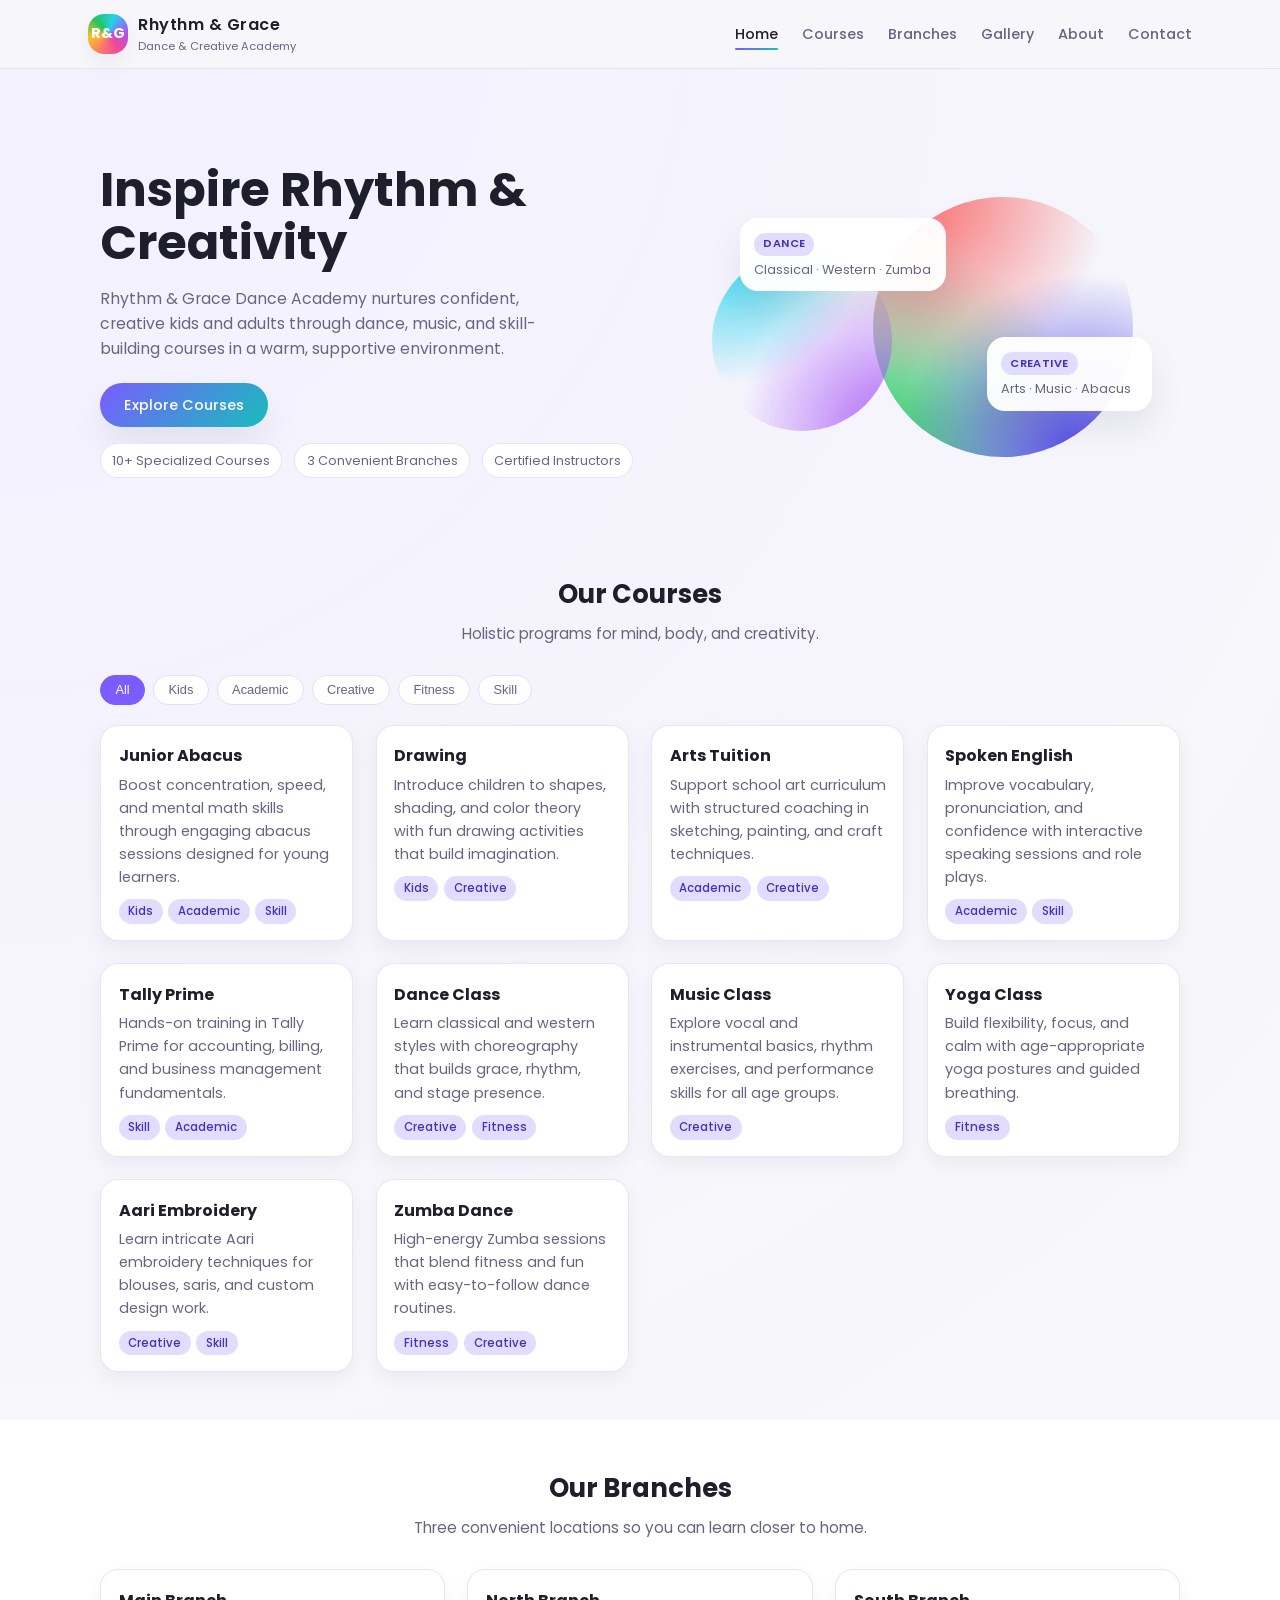
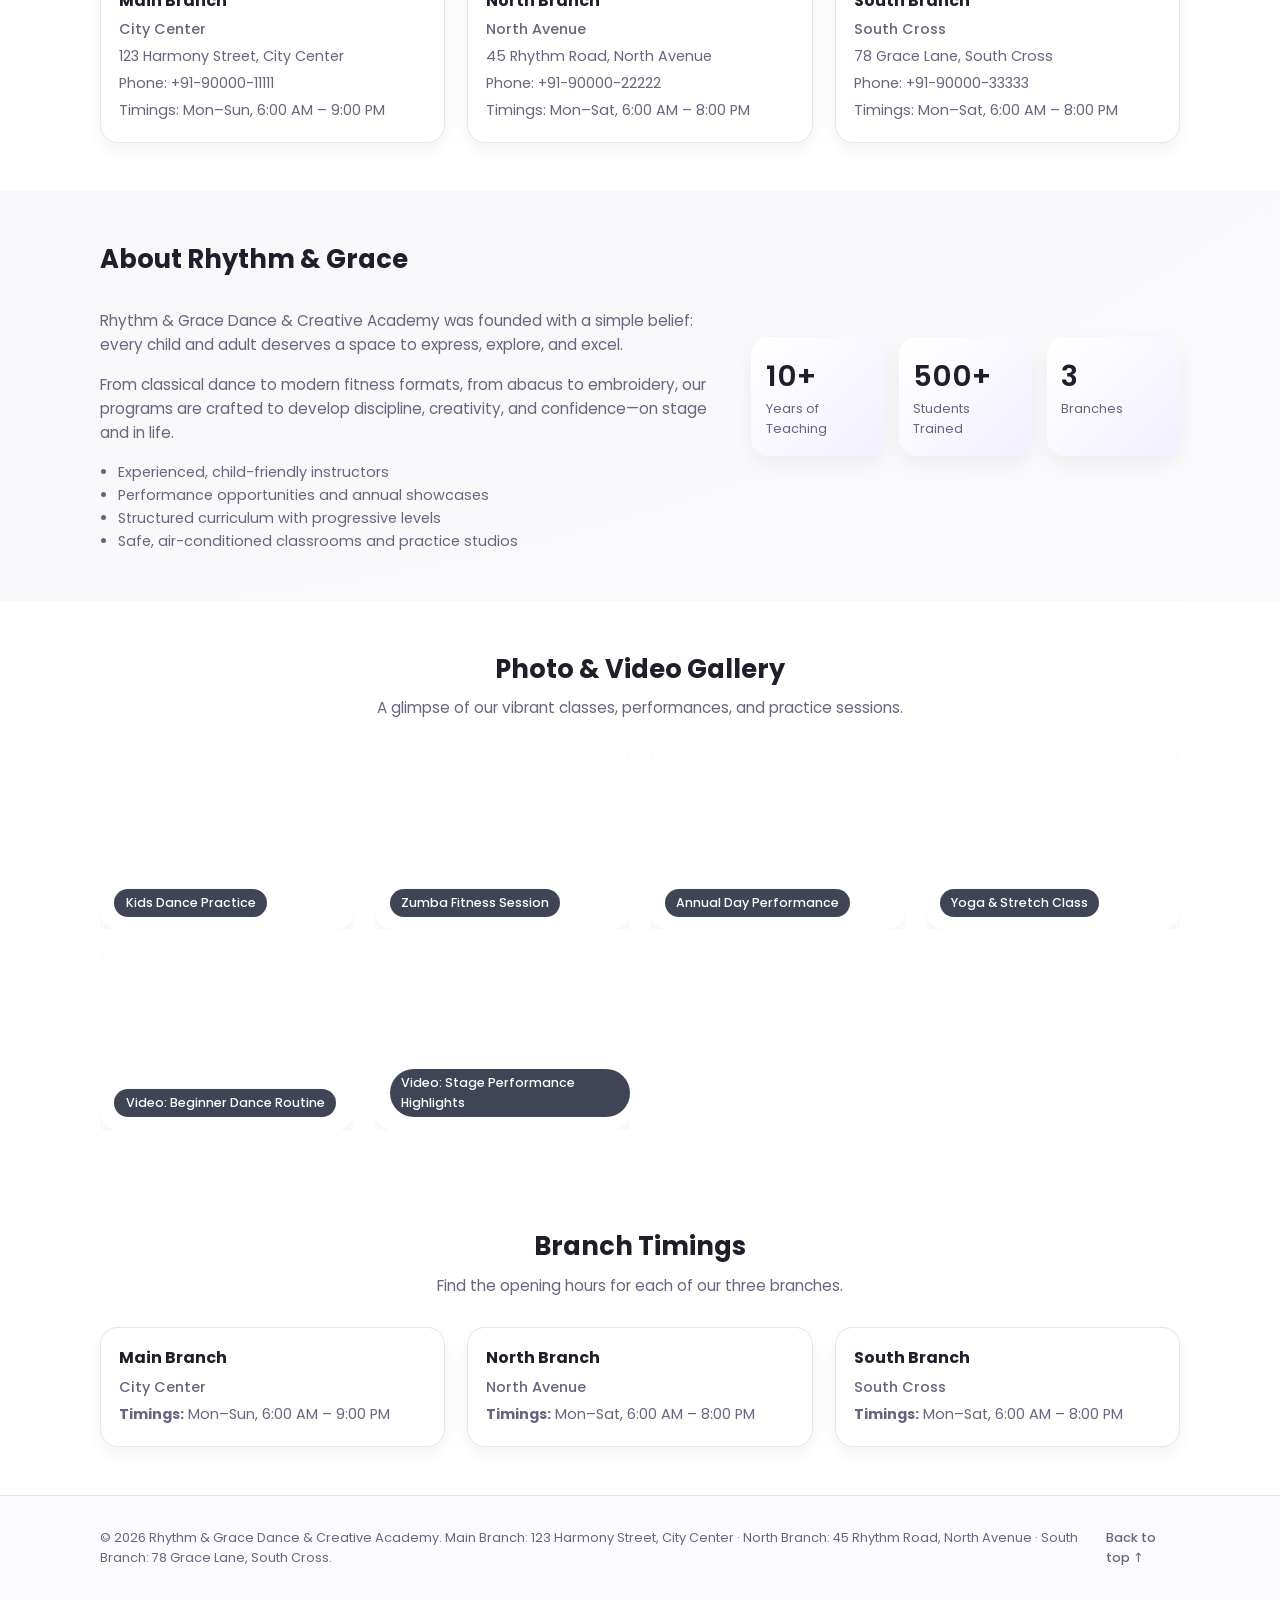
==== index.html @ 281dc113 "Add files via upload" ====
<!DOCTYPE html>
<html lang="en">

<head>
  <meta charset="UTF-8" />
  <meta name="viewport" content="width=device-width, initial-scale=1.0" />
  <title>Rhythm & Grace Dance Academy</title>
  <link rel="preconnect" href="https://fonts.googleapis.com">
  <link rel="preconnect" href="https://fonts.gstatic.com" crossorigin>
  <link
    href="https://fonts.googleapis.com/css2?family=Poppins:wght@300;400;500;600;700&family=Nunito:wght@300;400;600;700&display=swap"
    rel="stylesheet">
  <link rel="stylesheet" href="styles.css" />
</head>

<body>
  <header class="site-header" id="top">
    <div class="container header-inner">
      <div class="logo">
        <span class="logo-mark">R&G</span>
        <div class="logo-text">
          <span class="logo-title">Rhythm &amp; Grace</span>
          <span class="logo-subtitle">Dance &amp; Creative Academy</span>
        </div>
      </div>
      <nav class="main-nav">
        <button class="nav-toggle" aria-label="Toggle navigation">
          <span></span>
          <span></span>
        </button>
        <ul class="nav-links">
          <li><a href="#hero">Home</a></li>
          <li><a href="#courses">Courses</a></li>
          <li><a href="#branches">Branches</a></li>
          <li><a href="#gallery">Gallery</a></li>
          <li><a href="#about">About</a></li>
          <li><a href="#contact">Contact</a></li>
        </ul>
      </nav>
    </div>
  </header>

  <main>
    <section class="hero" id="hero">
      <div class="container hero-inner">
        <div class="hero-text">
          <h1>Inspire Rhythm &amp; Creativity</h1>
          <p>
            Rhythm &amp; Grace Dance Academy nurtures confident, creative kids and adults through
            dance, music, and skill-building courses in a warm, supportive environment.
          </p>
          <div class="hero-actions">
            <a href="#courses" class="btn primary-btn">Explore Courses</a>
          </div>
          <div class="hero-highlights">
            <span>10+ Specialized Courses</span>
            <span>3 Convenient Branches</span>
            <span>Certified Instructors</span>
          </div>
        </div>
        <div class="hero-visual">
          <div class="hero-circle hero-circle-main"></div>
          <div class="hero-circle hero-circle-secondary"></div>
          <div class="hero-card hero-card-dance">
            <span class="hero-card-label">Dance</span>
            <span class="hero-card-text">Classical · Western · Zumba</span>
          </div>
          <div class="hero-card hero-card-creative">
            <span class="hero-card-label">Creative</span>
            <span class="hero-card-text">Arts · Music · Abacus</span>
          </div>
        </div>
      </div>
    </section>

    <section class="section" id="courses">
      <div class="container">
        <header class="section-header">
          <h2>Our Courses</h2>
          <p>Holistic programs for mind, body, and creativity.</p>
        </header>

        <div class="course-filters" aria-label="Filter courses">
          <button class="filter-btn active" data-filter="all">All</button>
          <button class="filter-btn" data-filter="kids">Kids</button>
          <button class="filter-btn" data-filter="academic">Academic</button>
          <button class="filter-btn" data-filter="creative">Creative</button>
          <button class="filter-btn" data-filter="fitness">Fitness</button>
          <button class="filter-btn" data-filter="skill">Skill</button>
        </div>

        <div class="cards-grid courses-grid">
          <article class="card course-card" data-category="kids academic skill">
            <h3>Junior Abacus</h3>
            <p>Boost concentration, speed, and mental math skills through engaging abacus sessions designed for young
              learners.</p>
            <div class="tags">
              <span class="tag">Kids</span>
              <span class="tag">Academic</span>
              <span class="tag">Skill</span>
            </div>
          </article>

          <article class="card course-card" data-category="kids creative">
            <h3>Drawing</h3>
            <p>Introduce children to shapes, shading, and color theory with fun drawing activities that build
              imagination.</p>
            <div class="tags">
              <span class="tag">Kids</span>
              <span class="tag">Creative</span>
            </div>
          </article>

          <article class="card course-card" data-category="academic creative">
            <h3>Arts Tuition</h3>
            <p>Support school art curriculum with structured coaching in sketching, painting, and craft techniques.</p>
            <div class="tags">
              <span class="tag">Academic</span>
              <span class="tag">Creative</span>
            </div>
          </article>

          <article class="card course-card" data-category="academic skill">
            <h3>Spoken English</h3>
            <p>Improve vocabulary, pronunciation, and confidence with interactive speaking sessions and role plays.</p>
            <div class="tags">
              <span class="tag">Academic</span>
              <span class="tag">Skill</span>
            </div>
          </article>

          <article class="card course-card" data-category="skill academic">
            <h3>Tally Prime</h3>
            <p>Hands-on training in Tally Prime for accounting, billing, and business management fundamentals.</p>
            <div class="tags">
              <span class="tag">Skill</span>
              <span class="tag">Academic</span>
            </div>
          </article>

          <article class="card course-card" data-category="fitness creative">
            <h3>Dance Class</h3>
            <p>Learn classical and western styles with choreography that builds grace, rhythm, and stage presence.</p>
            <div class="tags">
              <span class="tag">Creative</span>
              <span class="tag">Fitness</span>
            </div>
          </article>

          <article class="card course-card" data-category="creative">
            <h3>Music Class</h3>
            <p>Explore vocal and instrumental basics, rhythm exercises, and performance skills for all age groups.</p>
            <div class="tags">
              <span class="tag">Creative</span>
            </div>
          </article>

          <article class="card course-card" data-category="fitness">
            <h3>Yoga Class</h3>
            <p>Build flexibility, focus, and calm with age-appropriate yoga postures and guided breathing.</p>
            <div class="tags">
              <span class="tag">Fitness</span>
            </div>
          </article>

          <article class="card course-card" data-category="creative skill">
            <h3>Aari Embroidery</h3>
            <p>Learn intricate Aari embroidery techniques for blouses, saris, and custom design work.</p>
            <div class="tags">
              <span class="tag">Creative</span>
              <span class="tag">Skill</span>
            </div>
          </article>

          <article class="card course-card" data-category="fitness creative">
            <h3>Zumba Dance</h3>
            <p>High-energy Zumba sessions that blend fitness and fun with easy-to-follow dance routines.</p>
            <div class="tags">
              <span class="tag">Fitness</span>
              <span class="tag">Creative</span>
            </div>
          </article>
        </div>
      </div>
    </section>

    <section class="section section-alt" id="branches">
      <div class="container">
        <header class="section-header">
          <h2>Our Branches</h2>
          <p>Three convenient locations so you can learn closer to home.</p>
        </header>

        <div class="cards-grid branches-grid">
          <article class="card branch-card">
            <h3>Main Branch</h3>
            <p class="branch-area">City Center</p>
            <p class="branch-detail">123 Harmony Street, City Center</p>
            <p class="branch-detail">Phone: +91-90000-11111</p>
            <p class="branch-detail">Timings: Mon–Sun, 6:00 AM – 9:00 PM</p>
          </article>

          <article class="card branch-card">
            <h3>North Branch</h3>
            <p class="branch-area">North Avenue</p>
            <p class="branch-detail">45 Rhythm Road, North Avenue</p>
            <p class="branch-detail">Phone: +91-90000-22222</p>
            <p class="branch-detail">Timings: Mon–Sat, 6:00 AM – 8:00 PM</p>
          </article>

          <article class="card branch-card">
            <h3>South Branch</h3>
            <p class="branch-area">South Cross</p>
            <p class="branch-detail">78 Grace Lane, South Cross</p>
            <p class="branch-detail">Phone: +91-90000-33333</p>
            <p class="branch-detail">Timings: Mon–Sat, 6:00 AM – 8:00 PM</p>
          </article>
        </div>
      </div>
    </section>

    <section class="section" id="about">
      <div class="container about-grid">
        <div class="about-text">
          <header class="section-header align-left">
            <h2>About Rhythm &amp; Grace</h2>
          </header>
          <p>
            Rhythm &amp; Grace Dance &amp; Creative Academy was founded with a simple belief: every child and adult
            deserves a space to express, explore, and excel.
          </p>
          <p>
            From classical dance to modern fitness formats, from abacus to embroidery, our programs are crafted to
            develop discipline, creativity, and confidence—on stage and in life.
          </p>
          <ul class="about-list">
            <li>Experienced, child-friendly instructors</li>
            <li>Performance opportunities and annual showcases</li>
            <li>Structured curriculum with progressive levels</li>
            <li>Safe, air-conditioned classrooms and practice studios</li>
          </ul>
        </div>
        <div class="about-highlights">
          <div class="highlight-card">
            <span class="highlight-number">10+</span>
            <span class="highlight-label">Years of Teaching</span>
          </div>
          <div class="highlight-card">
            <span class="highlight-number">500+</span>
            <span class="highlight-label">Students Trained</span>
          </div>
          <div class="highlight-card">
            <span class="highlight-number">3</span>
            <span class="highlight-label">Branches</span>
          </div>
        </div>
      </div>
    </section>

    <section class="section section-alt" id="gallery">
      <div class="container">
        <header class="section-header">
          <h2>Photo &amp; Video Gallery</h2>
          <p>A glimpse of our vibrant classes, performances, and practice sessions.</p>
        </header>
        <div class="gallery-grid">
          <div class="gallery-item">
            <div class="gallery-thumb photo1"></div>
            <span class="gallery-label">Kids Dance Practice</span>
          </div>
          <div class="gallery-item">
            <div class="gallery-thumb photo2"></div>
            <span class="gallery-label">Zumba Fitness Session</span>
          </div>
          <div class="gallery-item">
            <div class="gallery-thumb photo3"></div>
            <span class="gallery-label">Annual Day Performance</span>
          </div>
          <div class="gallery-item">
            <div class="gallery-thumb photo4"></div>
            <span class="gallery-label">Yoga &amp; Stretch Class</span>
          </div>
          <div class="gallery-item">
            <div class="gallery-thumb video1"></div>
            <span class="gallery-label">Video: Beginner Dance Routine</span>
          </div>
          <div class="gallery-item">
            <div class="gallery-thumb video2"></div>
            <span class="gallery-label">Video: Stage Performance Highlights</span>
          </div>
        </div>
      </div>
    </section>

    <section class="section section-alt" id="contact">
      <div class="container">
        <header class="section-header">
          <h2>Branch Timings</h2>
          <p>Find the opening hours for each of our three branches.</p>
        </header>
        <div class="cards-grid branches-grid">
          <article class="card branch-card">
            <h3>Main Branch</h3>
            <p class="branch-area">City Center</p>
            <p class="branch-detail"><strong>Timings:</strong> Mon–Sun, 6:00 AM – 9:00 PM</p>
          </article>
          <article class="card branch-card">
            <h3>North Branch</h3>
            <p class="branch-area">North Avenue</p>
            <p class="branch-detail"><strong>Timings:</strong> Mon–Sat, 6:00 AM – 8:00 PM</p>
          </article>
          <article class="card branch-card">
            <h3>South Branch</h3>
            <p class="branch-area">South Cross</p>
            <p class="branch-detail"><strong>Timings:</strong> Mon–Sat, 6:00 AM – 8:00 PM</p>
          </article>
        </div>
      </div>
    </section>
  </main>

  <footer class="site-footer">
    <div class="container footer-inner">
      <p>&copy; <span id="year"></span> Rhythm &amp; Grace Dance &amp; Creative Academy. Main Branch: 123 Harmony Street,
        City Center · North Branch: 45 Rhythm Road, North Avenue · South Branch: 78 Grace Lane, South Cross.</p>
      <a href="#top" class="back-to-top">Back to top ↑</a>
    </div>
  </footer>

  <script src="script.js"></script>
</body>

</html>
---- styles.css ----
:root {
  --bg: #f7f7fb;
  --bg-alt: #ffffff;
  --text: #1f1f2b;
  --muted: #666680;
  --accent: #7a5cff;
  --accent-soft: #e1ddff;
  --accent-secondary: #17bebb;
  --border-subtle: #e2e2f0;
  --danger: #e64b4b;
  --radius-lg: 18px;
  --radius-md: 12px;
  --radius-sm: 999px;
  --shadow-soft: 0 18px 35px rgba(15, 23, 42, 0.08);
  --shadow-subtle: 0 8px 20px rgba(15, 23, 42, 0.05);
  --container-width: 1120px;
}

*,
*::before,
*::after {
  box-sizing: border-box;
}

html,
body {
  margin: 0;
  padding: 0;
}

body {
  font-family: "Poppins", "Nunito", system-ui, -apple-system, BlinkMacSystemFont, "Segoe UI", sans-serif;
  background: radial-gradient(circle at top left, #f2f0ff 0, #f7f7fb 45%, #fdfdfd 100%);
  color: var(--text);
  line-height: 1.6;
}

img {
  max-width: 100%;
  display: block;
}

a {
  color: inherit;
  text-decoration: none;
}

.container {
  width: 100%;
  max-width: var(--container-width);
  margin: 0 auto;
  padding: 0 1.25rem;
}

.site-header {
  position: sticky;
  top: 0;
  z-index: 20;
  background: rgba(247, 247, 251, 0.9);
  backdrop-filter: blur(16px);
  border-bottom: 1px solid rgba(226, 226, 240, 0.8);
}

.header-inner {
  display: flex;
  align-items: center;
  justify-content: space-between;
  padding: 0.75rem 0.5rem;
}

.logo {
  display: flex;
  align-items: center;
  gap: 0.65rem;
}

.logo-mark {
  width: 40px;
  height: 40px;
  border-radius: 40%;
  background: conic-gradient(from 200deg, #f97373, #fbbf24, #22c55e, #22d3ee, #a855f7, #ec4899, #f97373);
  display: flex;
  align-items: center;
  justify-content: center;
  font-weight: 700;
  color: #ffffff;
  font-size: 0.9rem;
  box-shadow: var(--shadow-subtle);
}

.logo-text {
  display: flex;
  flex-direction: column;
}

.logo-title {
  font-weight: 600;
  letter-spacing: 0.03em;
  font-size: 1rem;
}

.logo-subtitle {
  font-size: 0.7rem;
  color: var(--muted);
}

.main-nav {
  display: flex;
  align-items: center;
  gap: 1rem;
}

.nav-links {
  list-style: none;
  display: flex;
  align-items: center;
  gap: 1.5rem;
  margin: 0;
  padding: 0;
}

.nav-links a {
  font-size: 0.9rem;
  font-weight: 500;
  color: var(--muted);
  position: relative;
  padding-bottom: 0.1rem;
}

.nav-links a::after {
  content: "";
  position: absolute;
  left: 0;
  bottom: -0.25rem;
  width: 0;
  height: 2px;
  background: linear-gradient(90deg, var(--accent), var(--accent-secondary));
  border-radius: 999px;
  transition: width 0.2s ease;
}

.nav-links a:hover::after,
.nav-links a.active::after {
  width: 100%;
}

.nav-links a:hover,
.nav-links a.active {
  color: var(--text);
}

.nav-toggle {
  display: none;
  flex-direction: column;
  gap: 5px;
  background: none;
  border: none;
  padding: 0;
  cursor: pointer;
}

.nav-toggle span {
  width: 22px;
  height: 2px;
  border-radius: 999px;
  background: var(--text);
}

.hero {
  padding: 3.5rem 0 3rem;
}

.hero-inner {
  display: grid;
  grid-template-columns: 1.1fr 0.9fr;
  gap: 2.5rem;
  align-items: center;
}

.hero-text h1 {
  font-size: clamp(2.2rem, 3vw + 1rem, 3rem);
  line-height: 1.1;
  margin-bottom: 0.75rem;
}

.hero-text p {
  color: var(--muted);
  font-size: 0.98rem;
  max-width: 30rem;
}

.hero-actions {
  display: flex;
  flex-wrap: wrap;
  gap: 0.75rem;
  margin: 1.4rem 0 1rem;
}

.btn {
  display: inline-flex;
  align-items: center;
  justify-content: center;
  padding: 0.65rem 1.5rem;
  border-radius: var(--radius-sm);
  border: none;
  font-size: 0.9rem;
  font-weight: 500;
  cursor: pointer;
  transition: transform 0.12s ease, box-shadow 0.12s ease, background 0.15s ease, color 0.15s ease;
}

.btn.primary-btn {
  background: linear-gradient(135deg, var(--accent), var(--accent-secondary));
  color: #ffffff;
  box-shadow: var(--shadow-soft);
}

.btn.primary-btn:hover {
  transform: translateY(-1px);
  box-shadow: 0 22px 40px rgba(15, 23, 42, 0.18);
}

.btn.ghost-btn {
  background: rgba(255, 255, 255, 0.7);
  color: var(--text);
  border: 1px solid var(--border-subtle);
}

.btn.ghost-btn:hover {
  background: #ffffff;
}

.btn.full-width {
  width: 100%;
}

.hero-highlights {
  display: flex;
  flex-wrap: wrap;
  gap: 0.75rem;
  font-size: 0.8rem;
  color: var(--muted);
}

.hero-highlights span {
  padding: 0.4rem 0.7rem;
  border-radius: var(--radius-sm);
  background: #ffffff;
  border: 1px solid rgba(226, 226, 240, 0.8);
}

.hero-visual {
  position: relative;
  min-height: 260px;
}

.hero-circle {
  position: absolute;
  border-radius: 50%;
  filter: blur(0);
}

.hero-circle-main {
  width: 260px;
  height: 260px;
  right: 10%;
  top: 10%;
  background: radial-gradient(circle at 20% 0, #f97373, transparent 55%), radial-gradient(circle at 80% 100%, #4f46e5, transparent 55%), radial-gradient(circle at 0 100%, #22c55e, transparent 60%);
}

.hero-circle-secondary {
  width: 180px;
  height: 180px;
  left: 0;
  bottom: 0;
  background: radial-gradient(circle at 10% 0, #22d3ee, transparent 55%), radial-gradient(circle at 100% 100%, #a855f7, transparent 60%);
  opacity: 0.9;
}

.hero-card {
  position: absolute;
  background: rgba(255, 255, 255, 0.96);
  border-radius: var(--radius-lg);
  padding: 0.7rem 0.9rem;
  min-width: 165px;
  box-shadow: var(--shadow-soft);
}

.hero-card-dance {
  top: 18%;
  left: 6%;
}

.hero-card-creative {
  bottom: 8%;
  right: 6%;
}

.hero-card-label {
  display: inline-block;
  padding: 0.15rem 0.55rem;
  border-radius: var(--radius-sm);
  font-size: 0.7rem;
  font-weight: 600;
  letter-spacing: 0.04em;
  text-transform: uppercase;
  background: var(--accent-soft);
  color: #4630b8;
  margin-bottom: 0.25rem;
}

.hero-card-text {
  display: block;
  font-size: 0.8rem;
  color: var(--muted);
}

.section {
  padding: 3rem 0;
}

.section-alt {
  background: var(--bg-alt);
}

.section-header {
  text-align: center;
  margin-bottom: 1.8rem;
}

.section-header.align-left {
  text-align: left;
}

.section-header h2 {
  font-size: 1.6rem;
  margin: 0 0 0.4rem;
}

.section-header p {
  margin: 0;
  color: var(--muted);
  font-size: 0.95rem;
}

.cards-grid {
  display: grid;
  gap: 1.4rem;
}

.courses-grid {
  grid-template-columns: repeat(auto-fit, minmax(240px, 1fr));
}

.branches-grid {
  grid-template-columns: repeat(auto-fit, minmax(250px, 1fr));
}

.card {
  background: #ffffff;
  border-radius: var(--radius-lg);
  padding: 1.1rem 1.1rem 1rem;
  box-shadow: var(--shadow-subtle);
  border: 1px solid rgba(226, 226, 240, 0.8);
  transition: transform 0.12s ease, box-shadow 0.12s ease, border-color 0.12s ease;
}

.card:hover {
  transform: translateY(-2px);
  box-shadow: var(--shadow-soft);
  border-color: #d4d4f0;
}

.course-card h3,
.branch-card h3 {
  margin-top: 0;
  margin-bottom: 0.3rem;
  font-size: 1rem;
}

.course-card p,
.branch-card p {
  margin: 0.25rem 0;
  font-size: 0.9rem;
  color: var(--muted);
}

.tags {
  display: flex;
  flex-wrap: wrap;
  gap: 0.35rem;
  margin-top: 0.65rem;
}

.tag {
  font-size: 0.72rem;
  padding: 0.2rem 0.6rem;
  border-radius: var(--radius-sm);
  background: var(--accent-soft);
  color: #4630b8;
  font-weight: 500;
}

.course-filters {
  display: flex;
  flex-wrap: wrap;
  gap: 0.5rem;
  margin-bottom: 1.25rem;
}

.filter-btn {
  border-radius: var(--radius-sm);
  padding: 0.4rem 0.9rem;
  border: 1px solid var(--border-subtle);
  background: rgba(255, 255, 255, 0.9);
  font-size: 0.8rem;
  color: var(--muted);
  cursor: pointer;
  transition: background 0.15s ease, color 0.15s ease, border-color 0.15s ease, transform 0.1s ease;
}

.filter-btn:hover {
  transform: translateY(-1px);
}

.filter-btn.active {
  background: var(--accent);
  border-color: var(--accent);
  color: #ffffff;
}

.course-card.hidden {
  display: none;
}

.branch-area {
  font-weight: 500;
  color: var(--text);
}

.branch-detail {
  font-size: 0.86rem;
}

.about-grid {
  display: grid;
  grid-template-columns: minmax(0, 1.3fr) minmax(0, 0.9fr);
  gap: 2rem;
  align-items: center;
}

.about-text p {
  color: var(--muted);
  font-size: 0.95rem;
}

.about-list {
  padding-left: 1.1rem;
  margin: 0.75rem 0 0;
  color: var(--muted);
  font-size: 0.9rem;
}

.about-highlights {
  display: grid;
  grid-template-columns: repeat(auto-fit, minmax(120px, 1fr));
  gap: 0.9rem;
}

.highlight-card {
  background: linear-gradient(135deg, #ffffff, #f2f0ff);
  border-radius: var(--radius-lg);
  padding: 1rem 0.9rem;
  text-align: left;
  box-shadow: var(--shadow-subtle);
}

.highlight-number {
  display: block;
  font-size: 1.8rem;
  font-weight: 600;
}

.highlight-label {
  display: block;
  font-size: 0.8rem;
  color: var(--muted);
}

.contact-grid {
  display: grid;
  grid-template-columns: minmax(0, 1.1fr) minmax(0, 1.1fr);
  gap: 2rem;
  align-items: flex-start;
}

/* Gallery */
.gallery-grid {
  display: grid;
  grid-template-columns: repeat(auto-fit, minmax(220px, 1fr));
  gap: 1.3rem;
}

.gallery-item {
  position: relative;
  overflow: hidden;
}

.gallery-thumb {
  height: 180px;
  border-radius: var(--radius-lg);
  background-size: cover;
  background-position: center;
  box-shadow: var(--shadow-subtle);
  transform: scale(1);
  transition: transform 0.2s ease, box-shadow 0.2s ease;
}

.gallery-item:hover .gallery-thumb {
  transform: scale(1.03);
  box-shadow: var(--shadow-soft);
}

.gallery-label {
  position: absolute;
  left: 0.9rem;
  bottom: 0.8rem;
  padding: 0.25rem 0.7rem;
  border-radius: var(--radius-sm);
  background: rgba(15, 23, 42, 0.8);
  color: #ffffff;
  font-size: 0.78rem;
  font-weight: 500;
}

.gallery-thumb.photo1 {
  background-image: url("https://images.pexels.com/photos/861808/pexels-photo-861808.jpeg?auto=compress&cs=tinysrgb&w=800");
}

.gallery-thumb.photo2 {
  background-image: url("https://images.pexels.com/photos/3820424/pexels-photo-3820424.jpeg?auto=compress&cs=tinysrgb&w=800");
}

.gallery-thumb.photo3 {
  background-image: url("https://images.pexels.com/photos/3321793/pexels-photo-3321793.jpeg?auto=compress&cs=tinysrgb&w=800");
}

.gallery-thumb.photo4 {
  background-image: url("https://images.pexels.com/photos/3823063/pexels-photo-3823063.jpeg?auto=compress&cs=tinysrgb&w=800");
}

.gallery-thumb.video1 {
  background-image: url("https://images.pexels.com/photos/8961061/pexels-photo-8961061.jpeg?auto=compress&cs=tinysrgb&w=800");
}

.gallery-thumb.video2 {
  background-image: url("https://images.pexels.com/photos/6898859/pexels-photo-6898859.jpeg?auto=compress&cs=tinysrgb&w=800");
}

.contact-details p {
  margin: 0.25rem 0;
  font-size: 0.9rem;
  color: var(--muted);
}

.contact-form-wrapper {
  background: #ffffff;
  border-radius: var(--radius-lg);
  padding: 1.4rem 1.4rem 1.3rem;
  box-shadow: var(--shadow-soft);
  border: 1px solid rgba(226, 226, 240, 0.9);
}

form {
  margin: 0;
}

.form-row {
  display: grid;
  grid-template-columns: repeat(2, minmax(0, 1fr));
  gap: 0.9rem;
  margin-bottom: 0.9rem;
}

.form-row:last-of-type {
  margin-bottom: 1.1rem;
}

.form-field {
  display: flex;
  flex-direction: column;
  gap: 0.35rem;
}

.form-field label {
  font-size: 0.8rem;
  font-weight: 500;
}

input,
select,
textarea {
  border-radius: 12px;
  border: 1px solid var(--border-subtle);
  padding: 0.55rem 0.7rem;
  font-family: inherit;
  font-size: 0.9rem;
  background: #fbfbff;
  transition: border-color 0.15s ease, box-shadow 0.15s ease, background 0.15s ease;
}

textarea {
  resize: vertical;
  min-height: 100px;
}

input:focus,
select:focus,
textarea:focus {
  outline: none;
  border-color: var(--accent);
  background: #ffffff;
  box-shadow: 0 0 0 1px rgba(122, 92, 255, 0.3);
}

.field-error {
  min-height: 0.9rem;
  font-size: 0.75rem;
  color: var(--danger);
}

.form-success {
  margin-top: 0.6rem;
  font-size: 0.85rem;
  color: #15803d;
}

.site-footer {
  border-top: 1px solid rgba(226, 226, 240, 0.9);
  padding: 1.2rem 0 1.4rem;
  background: #fbfbff;
}

.footer-inner {
  display: flex;
  align-items: center;
  justify-content: space-between;
  gap: 1rem;
  font-size: 0.8rem;
  color: var(--muted);
}

.back-to-top {
  font-weight: 500;
}

.back-to-top:hover {
  color: var(--accent);
}

@media (max-width: 900px) {
  .hero-inner {
    grid-template-columns: 1fr;
  }

  .hero-visual {
    order: -1;
    min-height: 240px;
  }

  .about-grid {
    grid-template-columns: 1fr;
  }

  .contact-grid {
    grid-template-columns: 1fr;
  }
}

@media (max-width: 768px) {
  .header-inner {
    padding-inline: 0.75rem;
  }

  .nav-toggle {
    display: flex;
  }

  .nav-links {
    position: absolute;
    top: 58px;
    right: 12px;
    flex-direction: column;
    align-items: flex-start;
    background: rgba(255, 255, 255, 0.98);
    padding: 0.7rem 0.9rem;
    border-radius: var(--radius-lg);
    box-shadow: var(--shadow-soft);
    border: 1px solid rgba(226, 226, 240, 0.9);
    opacity: 0;
    visibility: hidden;
    transform: translateY(-5px);
    transition: opacity 0.18s ease, transform 0.18s ease, visibility 0.18s ease;
  }

  .nav-links.open {
    opacity: 1;
    visibility: visible;
    transform: translateY(0);
  }

  .hero {
    padding-top: 2.3rem;
  }

  .hero-text h1 {
    font-size: 2.1rem;
  }

  .form-row {
    grid-template-columns: 1fr;
  }
}

@media (max-width: 520px) {
  .hero-visual {
    min-height: 210px;
  }

  .hero-card-dance {
    top: 12%;
  }

  .hero-card-creative {
    bottom: 6%;
  }

  .cards-grid {
    gap: 1rem;
  }

  .contact-form-wrapper {
    padding: 1.1rem 1rem 1rem;
  }

  .section {
    padding: 2.3rem 0;
  }

  .footer-inner {
    flex-direction: column;
    align-items: flex-start;
  }
}
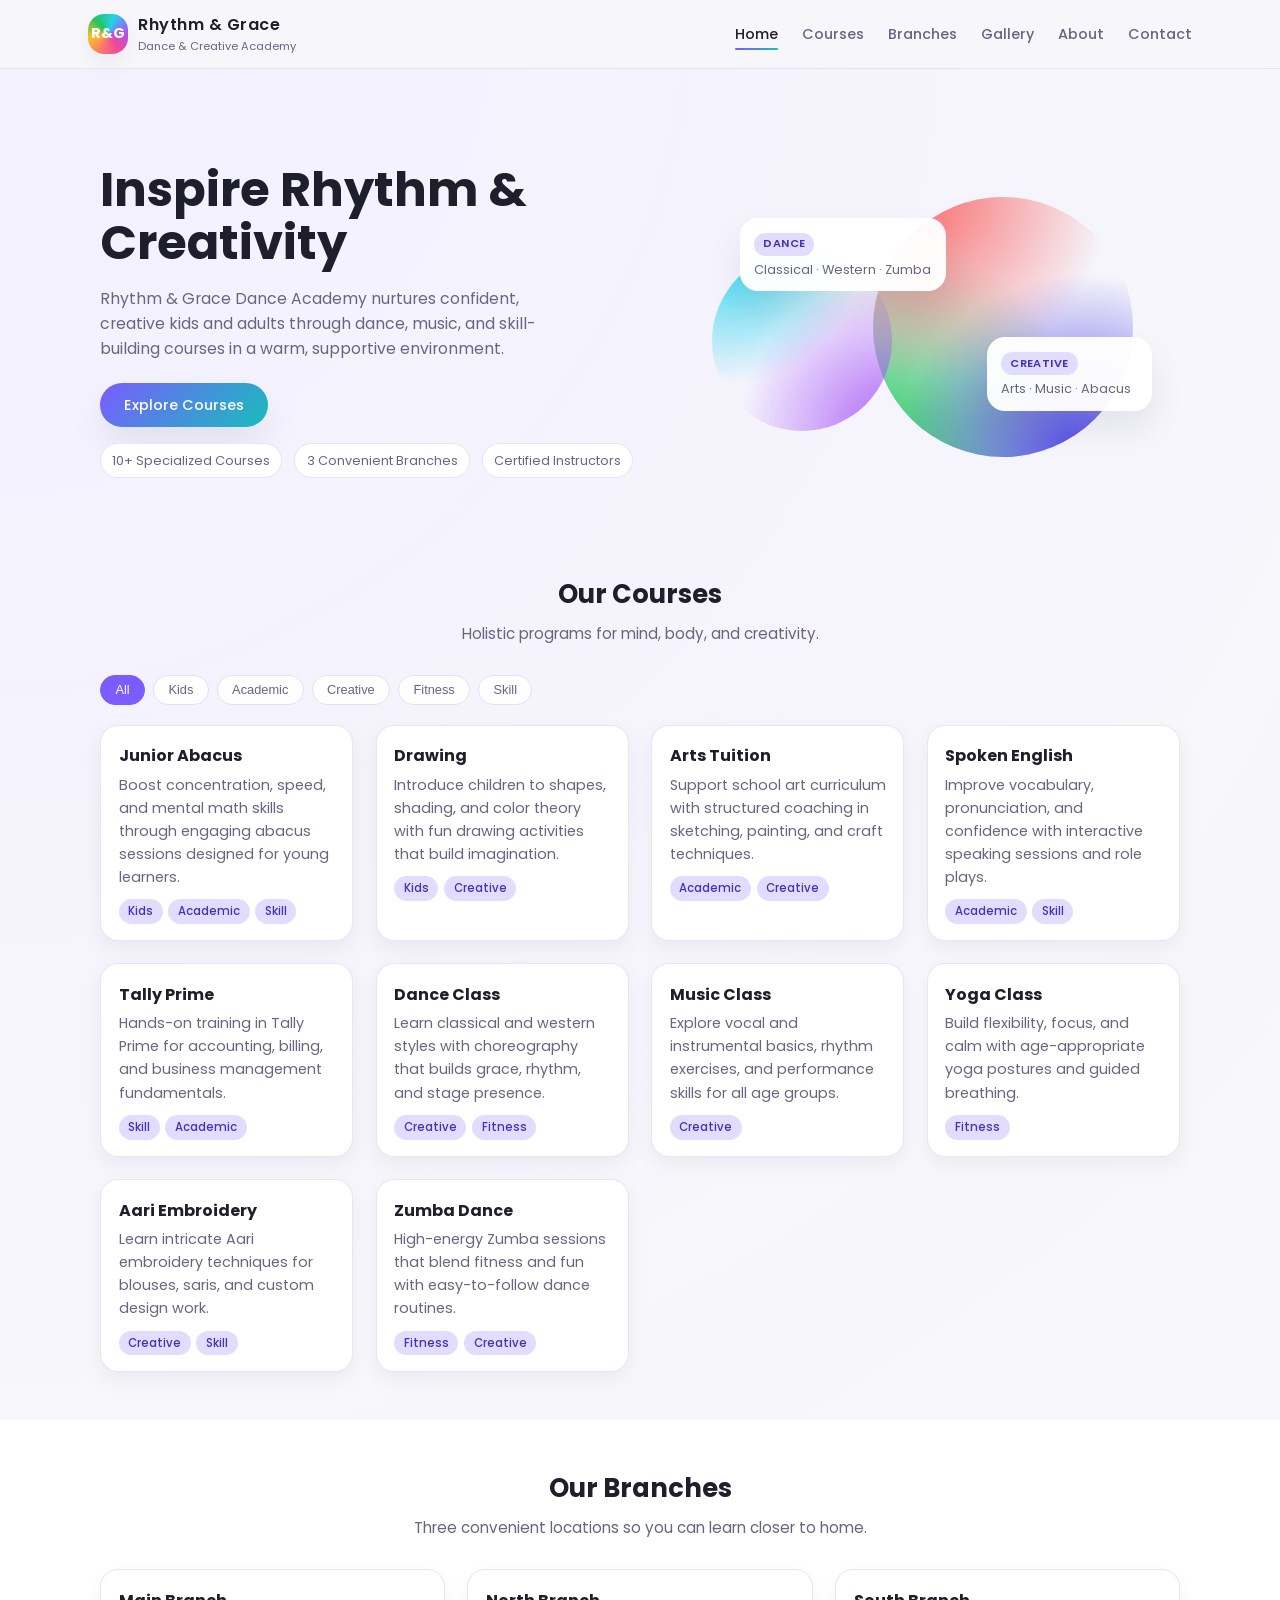
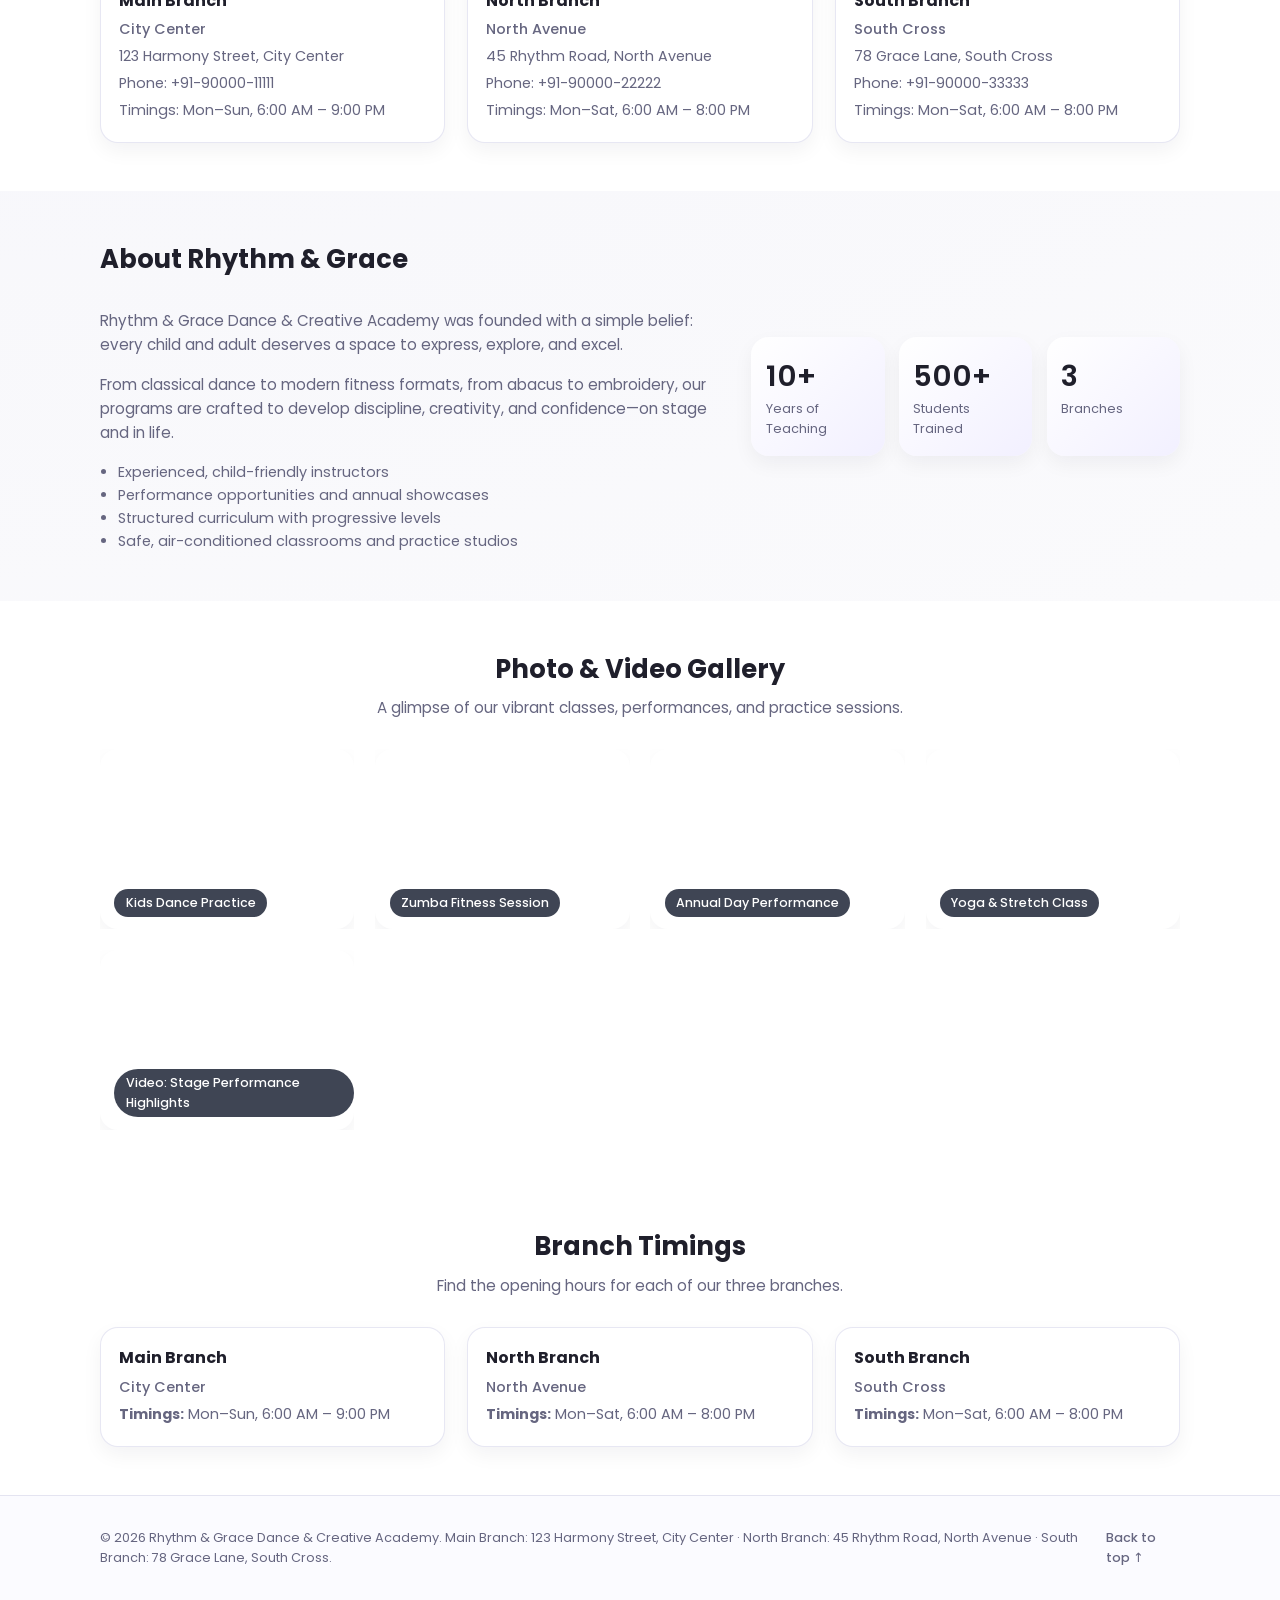
==== commit aa9cbcf9: "Update index.html" ====
--- a/index.html
+++ b/index.html
@@ -281,10 +281,6 @@
             <span class="gallery-label">Yoga &amp; Stretch Class</span>
           </div>
           <div class="gallery-item">
-            <div class="gallery-thumb video1"></div>
-            <span class="gallery-label">Video: Beginner Dance Routine</span>
-          </div>
-          <div class="gallery-item">
             <div class="gallery-thumb video2"></div>
             <span class="gallery-label">Video: Stage Performance Highlights</span>
           </div>
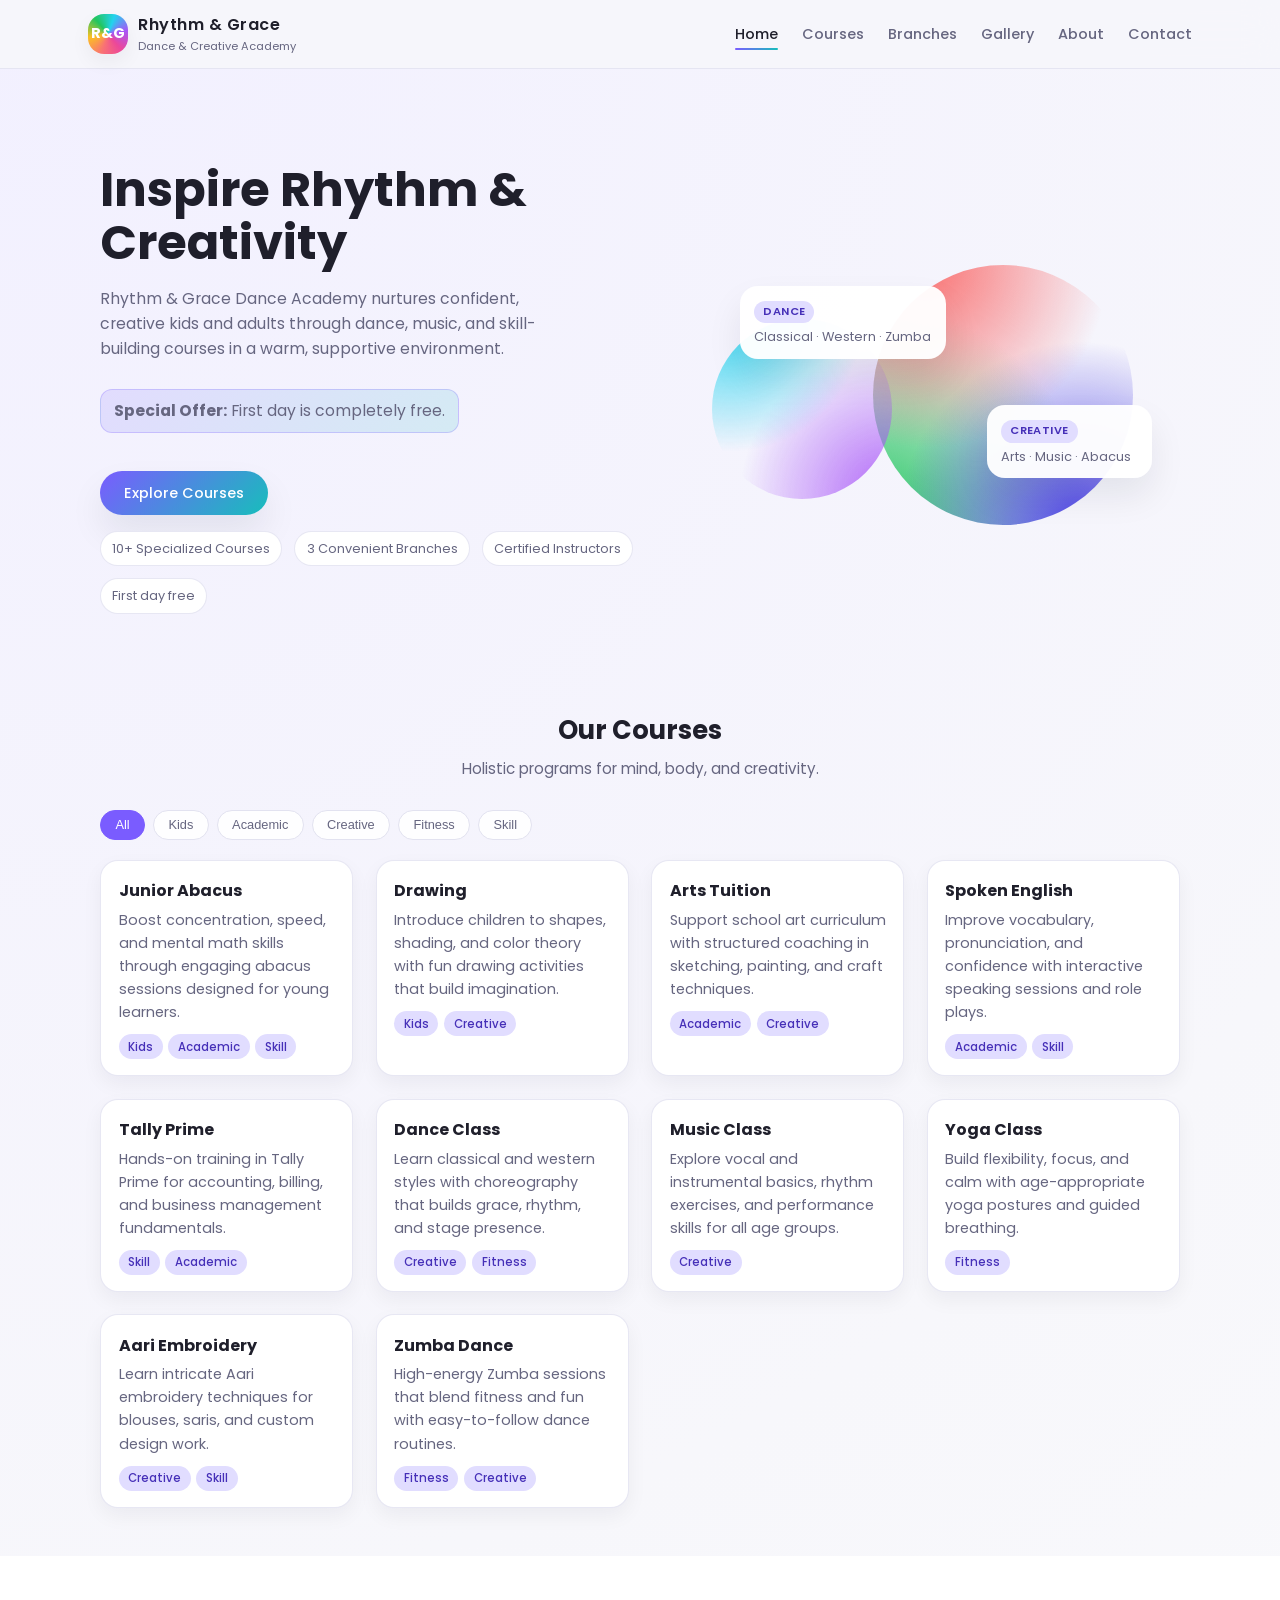
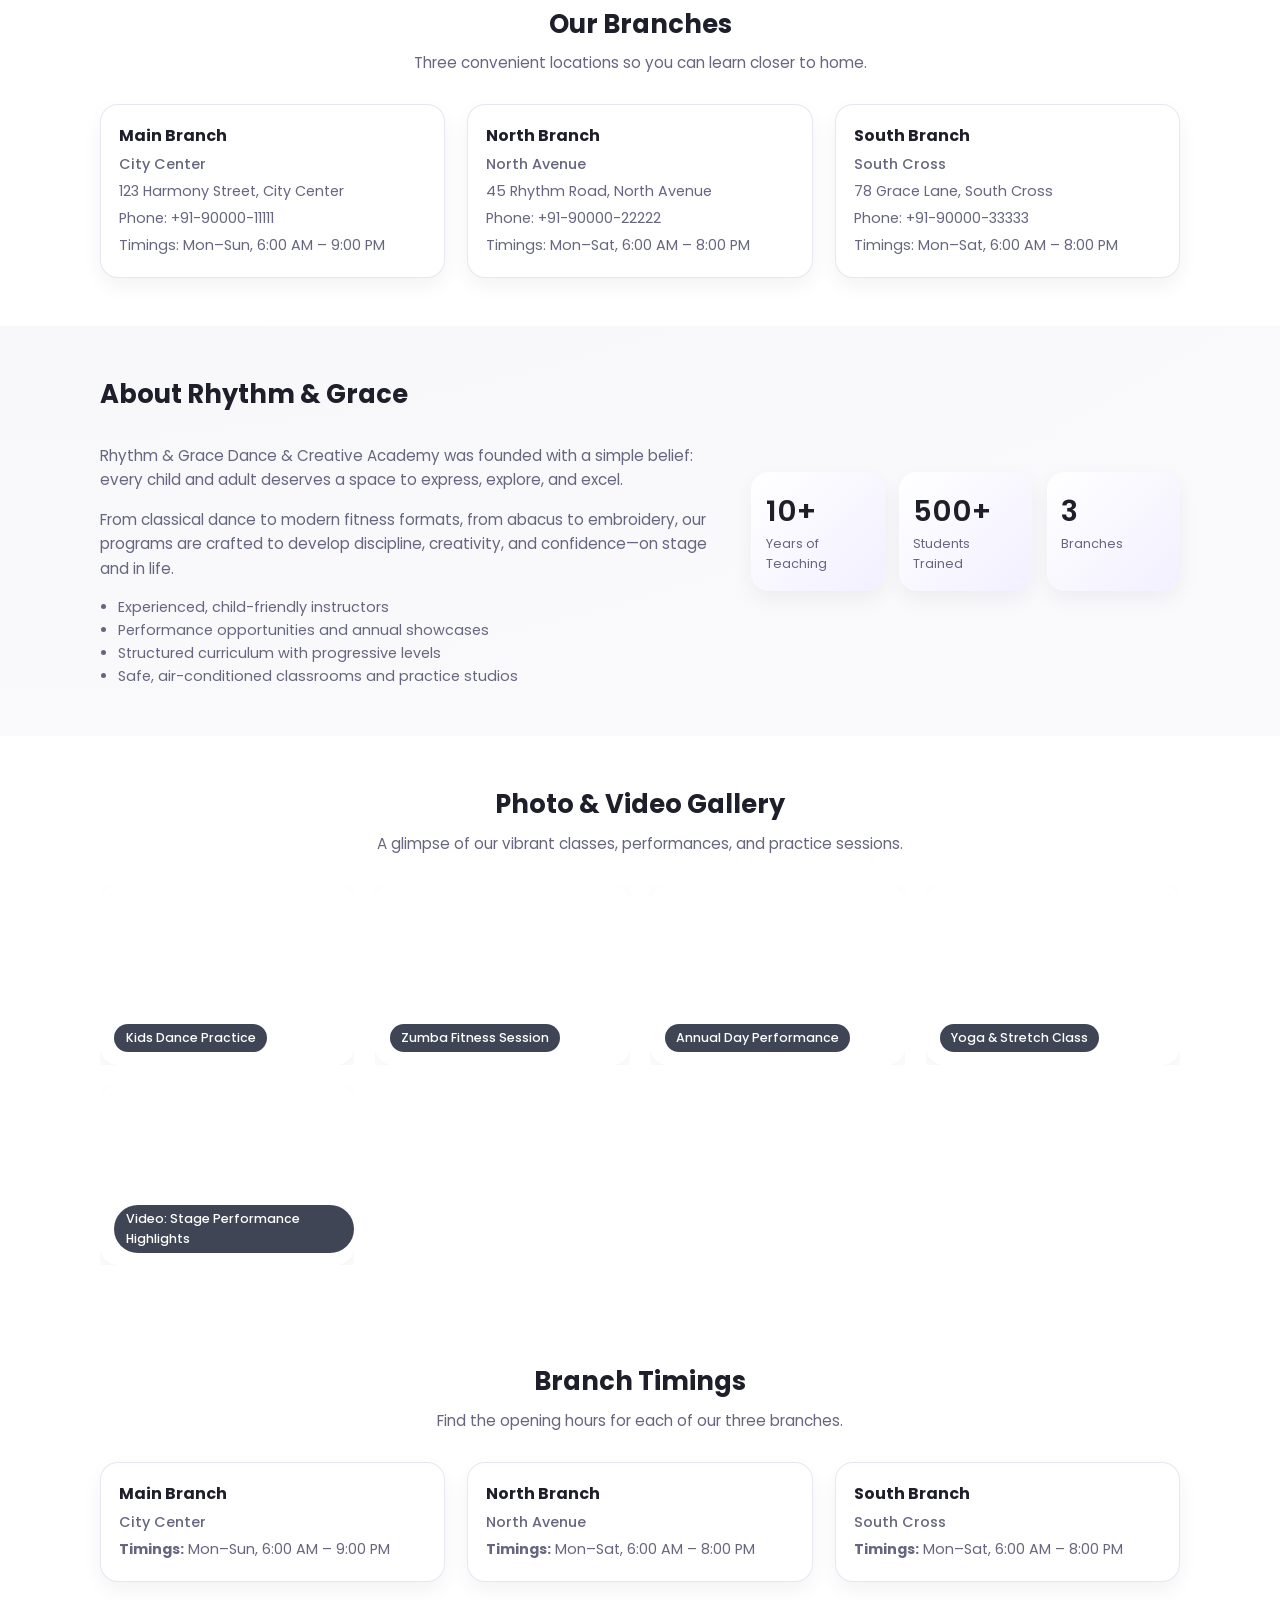
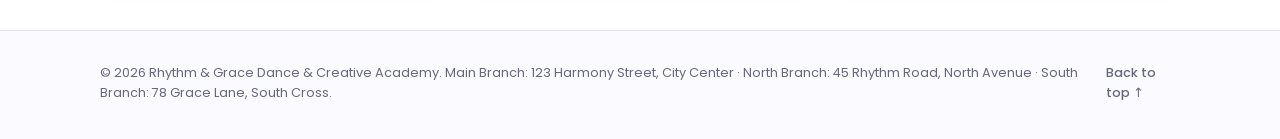
==== commit 1cbe82dd: "Add files via upload" ====
--- a/index.html
+++ b/index.html
@@ -49,6 +49,7 @@
             Rhythm &amp; Grace Dance Academy nurtures confident, creative kids and adults through
             dance, music, and skill-building courses in a warm, supportive environment.
           </p>
+          <p class="hero-offer"><strong>Special Offer:</strong> First day is completely free.</p>
           <div class="hero-actions">
             <a href="#courses" class="btn primary-btn">Explore Courses</a>
           </div>
@@ -56,6 +57,7 @@
             <span>10+ Specialized Courses</span>
             <span>3 Convenient Branches</span>
             <span>Certified Instructors</span>
+            <span>First day free</span>
           </div>
         </div>
         <div class="hero-visual">
--- a/styles.css
+++ b/styles.css
@@ -189,6 +189,16 @@
   max-width: 30rem;
 }
 
+.hero-offer {
+  margin-top: 0.75rem;
+  padding: 0.55rem 0.8rem;
+  border-radius: var(--radius-md);
+  display: inline-block;
+  background: linear-gradient(135deg, rgba(122, 92, 255, 0.14), rgba(23, 190, 187, 0.14));
+  border: 1px solid rgba(122, 92, 255, 0.25);
+  color: var(--text);
+}
+
 .hero-actions {
   display: flex;
   flex-wrap: wrap;
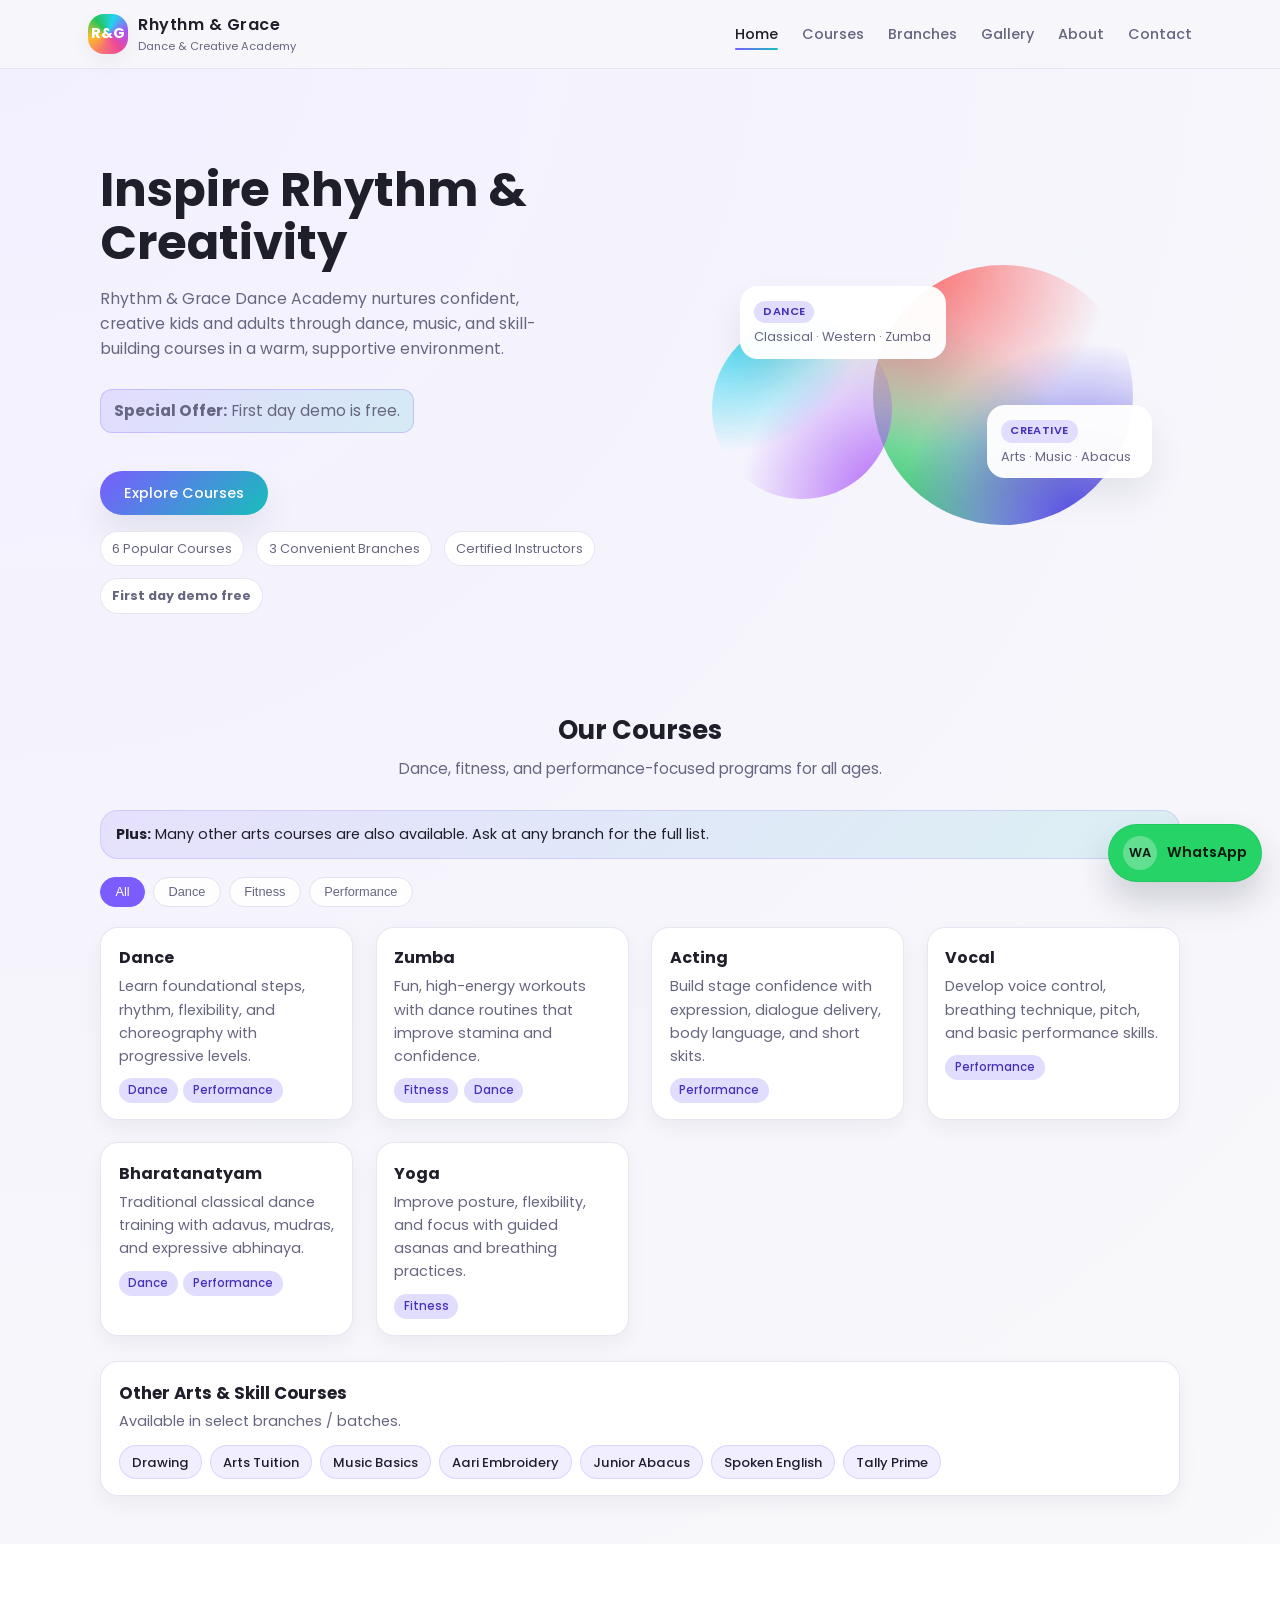
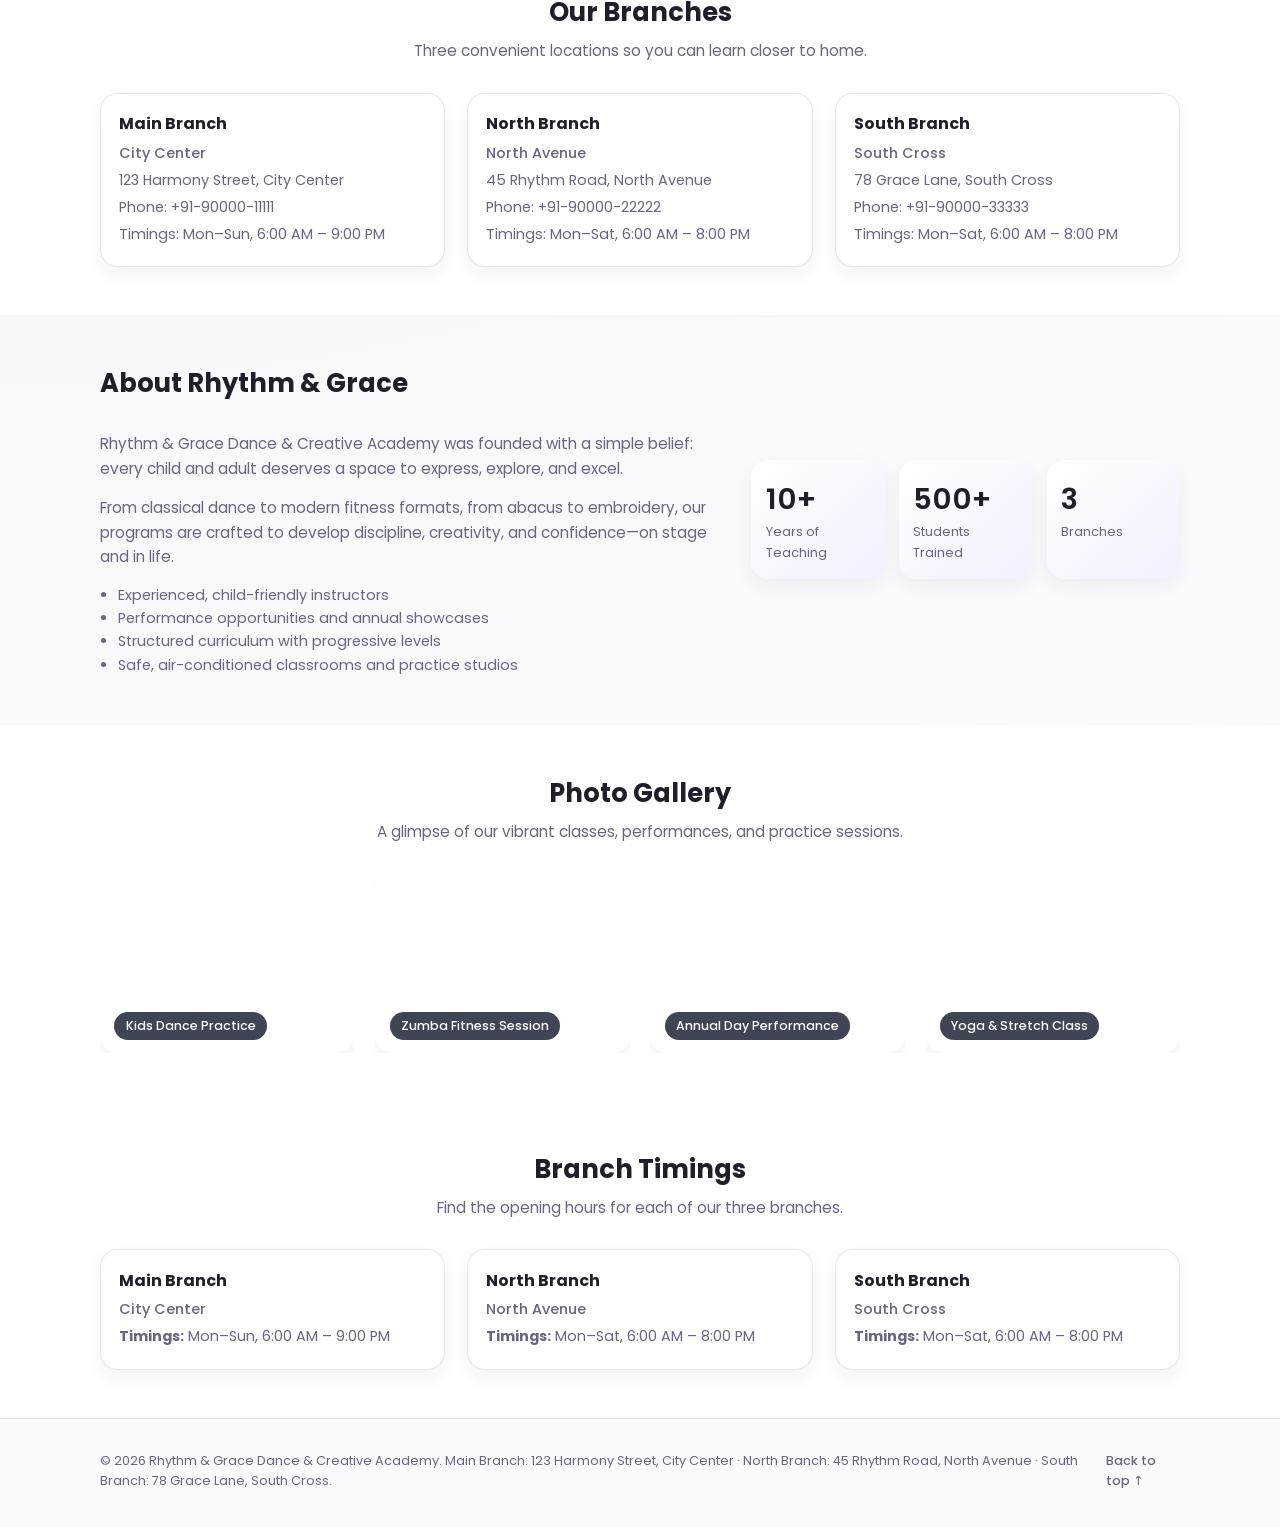
==== commit e1a1de9b: "Add files via upload" ====
--- a/index.html
+++ b/index.html
@@ -49,15 +49,15 @@
             Rhythm &amp; Grace Dance Academy nurtures confident, creative kids and adults through
             dance, music, and skill-building courses in a warm, supportive environment.
           </p>
-          <p class="hero-offer"><strong>Special Offer:</strong> First day is completely free.</p>
+          <p class="hero-offer"><strong>Special Offer:</strong> First day demo is free.</p>
           <div class="hero-actions">
             <a href="#courses" class="btn primary-btn">Explore Courses</a>
           </div>
           <div class="hero-highlights">
-            <span>10+ Specialized Courses</span>
+            <span>6 Popular Courses</span>
             <span>3 Convenient Branches</span>
             <span>Certified Instructors</span>
-            <span>First day free</span>
+            <span><strong>First day demo free</strong></span>
           </div>
         </div>
         <div class="hero-visual">
@@ -79,109 +79,85 @@
       <div class="container">
         <header class="section-header">
           <h2>Our Courses</h2>
-          <p>Holistic programs for mind, body, and creativity.</p>
+          <p>Dance, fitness, and performance-focused programs for all ages.</p>
         </header>
+
+        <div class="info-banner" role="note" aria-label="Additional courses note">
+          <strong>Plus:</strong> Many other arts courses are also available. Ask at any branch for the full list.
+        </div>
 
         <div class="course-filters" aria-label="Filter courses">
           <button class="filter-btn active" data-filter="all">All</button>
-          <button class="filter-btn" data-filter="kids">Kids</button>
-          <button class="filter-btn" data-filter="academic">Academic</button>
-          <button class="filter-btn" data-filter="creative">Creative</button>
+          <button class="filter-btn" data-filter="dance">Dance</button>
           <button class="filter-btn" data-filter="fitness">Fitness</button>
-          <button class="filter-btn" data-filter="skill">Skill</button>
+          <button class="filter-btn" data-filter="performance">Performance</button>
         </div>
 
         <div class="cards-grid courses-grid">
-          <article class="card course-card" data-category="kids academic skill">
-            <h3>Junior Abacus</h3>
-            <p>Boost concentration, speed, and mental math skills through engaging abacus sessions designed for young
-              learners.</p>
-            <div class="tags">
-              <span class="tag">Kids</span>
-              <span class="tag">Academic</span>
-              <span class="tag">Skill</span>
-            </div>
-          </article>
-
-          <article class="card course-card" data-category="kids creative">
-            <h3>Drawing</h3>
-            <p>Introduce children to shapes, shading, and color theory with fun drawing activities that build
-              imagination.</p>
-            <div class="tags">
-              <span class="tag">Kids</span>
-              <span class="tag">Creative</span>
-            </div>
-          </article>
-
-          <article class="card course-card" data-category="academic creative">
-            <h3>Arts Tuition</h3>
-            <p>Support school art curriculum with structured coaching in sketching, painting, and craft techniques.</p>
-            <div class="tags">
-              <span class="tag">Academic</span>
-              <span class="tag">Creative</span>
-            </div>
-          </article>
-
-          <article class="card course-card" data-category="academic skill">
-            <h3>Spoken English</h3>
-            <p>Improve vocabulary, pronunciation, and confidence with interactive speaking sessions and role plays.</p>
-            <div class="tags">
-              <span class="tag">Academic</span>
-              <span class="tag">Skill</span>
-            </div>
-          </article>
-
-          <article class="card course-card" data-category="skill academic">
-            <h3>Tally Prime</h3>
-            <p>Hands-on training in Tally Prime for accounting, billing, and business management fundamentals.</p>
-            <div class="tags">
-              <span class="tag">Skill</span>
-              <span class="tag">Academic</span>
-            </div>
-          </article>
-
-          <article class="card course-card" data-category="fitness creative">
-            <h3>Dance Class</h3>
-            <p>Learn classical and western styles with choreography that builds grace, rhythm, and stage presence.</p>
-            <div class="tags">
-              <span class="tag">Creative</span>
+          <article class="card course-card" data-category="dance performance">
+            <h3>Dance</h3>
+            <p>Learn foundational steps, rhythm, flexibility, and choreography with progressive levels.</p>
+            <div class="tags">
+              <span class="tag">Dance</span>
+              <span class="tag">Performance</span>
+            </div>
+          </article>
+
+          <article class="card course-card" data-category="fitness dance">
+            <h3>Zumba</h3>
+            <p>Fun, high-energy workouts with dance routines that improve stamina and confidence.</p>
+            <div class="tags">
               <span class="tag">Fitness</span>
-            </div>
-          </article>
-
-          <article class="card course-card" data-category="creative">
-            <h3>Music Class</h3>
-            <p>Explore vocal and instrumental basics, rhythm exercises, and performance skills for all age groups.</p>
-            <div class="tags">
-              <span class="tag">Creative</span>
+              <span class="tag">Dance</span>
+            </div>
+          </article>
+
+          <article class="card course-card" data-category="performance">
+            <h3>Acting</h3>
+            <p>Build stage confidence with expression, dialogue delivery, body language, and short skits.</p>
+            <div class="tags">
+              <span class="tag">Performance</span>
+            </div>
+          </article>
+
+          <article class="card course-card" data-category="performance">
+            <h3>Vocal</h3>
+            <p>Develop voice control, breathing technique, pitch, and basic performance skills.</p>
+            <div class="tags">
+              <span class="tag">Performance</span>
+            </div>
+          </article>
+
+          <article class="card course-card" data-category="dance performance">
+            <h3>Bharatanatyam</h3>
+            <p>Traditional classical dance training with adavus, mudras, and expressive abhinaya.</p>
+            <div class="tags">
+              <span class="tag">Dance</span>
+              <span class="tag">Performance</span>
             </div>
           </article>
 
           <article class="card course-card" data-category="fitness">
-            <h3>Yoga Class</h3>
-            <p>Build flexibility, focus, and calm with age-appropriate yoga postures and guided breathing.</p>
+            <h3>Yoga</h3>
+            <p>Improve posture, flexibility, and focus with guided asanas and breathing practices.</p>
             <div class="tags">
               <span class="tag">Fitness</span>
             </div>
           </article>
-
-          <article class="card course-card" data-category="creative skill">
-            <h3>Aari Embroidery</h3>
-            <p>Learn intricate Aari embroidery techniques for blouses, saris, and custom design work.</p>
-            <div class="tags">
-              <span class="tag">Creative</span>
-              <span class="tag">Skill</span>
-            </div>
-          </article>
-
-          <article class="card course-card" data-category="fitness creative">
-            <h3>Zumba Dance</h3>
-            <p>High-energy Zumba sessions that blend fitness and fun with easy-to-follow dance routines.</p>
-            <div class="tags">
-              <span class="tag">Fitness</span>
-              <span class="tag">Creative</span>
-            </div>
-          </article>
+        </div>
+
+        <div class="other-courses">
+          <h3 class="other-courses-title">Other Arts &amp; Skill Courses</h3>
+          <p class="other-courses-subtitle">Available in select branches / batches.</p>
+          <div class="chips">
+            <span class="chip">Drawing</span>
+            <span class="chip">Arts Tuition</span>
+            <span class="chip">Music Basics</span>
+            <span class="chip">Aari Embroidery</span>
+            <span class="chip">Junior Abacus</span>
+            <span class="chip">Spoken English</span>
+            <span class="chip">Tally Prime</span>
+          </div>
         </div>
       </div>
     </section>
@@ -262,7 +238,7 @@
     <section class="section section-alt" id="gallery">
       <div class="container">
         <header class="section-header">
-          <h2>Photo &amp; Video Gallery</h2>
+          <h2>Photo Gallery</h2>
           <p>A glimpse of our vibrant classes, performances, and practice sessions.</p>
         </header>
         <div class="gallery-grid">
@@ -281,10 +257,6 @@
           <div class="gallery-item">
             <div class="gallery-thumb photo4"></div>
             <span class="gallery-label">Yoga &amp; Stretch Class</span>
-          </div>
-          <div class="gallery-item">
-            <div class="gallery-thumb video2"></div>
-            <span class="gallery-label">Video: Stage Performance Highlights</span>
           </div>
         </div>
       </div>
@@ -325,6 +297,12 @@
     </div>
   </footer>
 
+  <a class="whatsapp-float" href="https://wa.me/919000011111" target="_blank" rel="noopener noreferrer"
+    aria-label="Chat on WhatsApp">
+    <span class="whatsapp-icon" aria-hidden="true">WA</span>
+    <span class="whatsapp-text">WhatsApp</span>
+  </a>
+
   <script src="script.js"></script>
 </body>
 
--- a/styles.css
+++ b/styles.css
@@ -418,6 +418,55 @@
   margin-bottom: 1.25rem;
 }
 
+.info-banner {
+  margin: 1rem 0 1.1rem;
+  padding: 0.75rem 0.95rem;
+  border-radius: var(--radius-lg);
+  background: linear-gradient(135deg, rgba(122, 92, 255, 0.12), rgba(23, 190, 187, 0.12));
+  border: 1px solid rgba(122, 92, 255, 0.18);
+  color: var(--text);
+  font-size: 0.9rem;
+}
+
+.other-courses {
+  margin-top: 1.6rem;
+  padding: 1.1rem 1.1rem 1rem;
+  border-radius: var(--radius-lg);
+  background: #ffffff;
+  border: 1px solid rgba(226, 226, 240, 0.8);
+  box-shadow: var(--shadow-subtle);
+}
+
+.other-courses-title {
+  margin: 0 0 0.2rem;
+  font-size: 1.05rem;
+}
+
+.other-courses-subtitle {
+  margin: 0 0 0.75rem;
+  color: var(--muted);
+  font-size: 0.9rem;
+}
+
+.chips {
+  display: flex;
+  flex-wrap: wrap;
+  gap: 0.5rem;
+}
+
+.chip {
+  display: inline-flex;
+  align-items: center;
+  justify-content: center;
+  padding: 0.35rem 0.75rem;
+  border-radius: var(--radius-sm);
+  background: rgba(122, 92, 255, 0.1);
+  border: 1px solid rgba(122, 92, 255, 0.18);
+  color: var(--text);
+  font-size: 0.82rem;
+  font-weight: 500;
+}
+
 .filter-btn {
   border-radius: var(--radius-sm);
   padding: 0.4rem 0.9rem;
@@ -666,6 +715,59 @@
 
 .back-to-top:hover {
   color: var(--accent);
+}
+
+/* Floating WhatsApp button */
+.whatsapp-float {
+  position: fixed;
+  right: 18px;
+  bottom: 18px;
+  z-index: 50;
+  display: inline-flex;
+  align-items: center;
+  gap: 0.6rem;
+  padding: 0.7rem 0.9rem;
+  border-radius: 999px;
+  background: #25d366;
+  color: #0b1a10;
+  font-weight: 600;
+  box-shadow: 0 18px 35px rgba(15, 23, 42, 0.18);
+  border: 1px solid rgba(0, 0, 0, 0.06);
+  transition: transform 0.12s ease, box-shadow 0.12s ease, filter 0.12s ease;
+}
+
+.whatsapp-float:hover {
+  transform: translateY(-2px);
+  box-shadow: 0 22px 44px rgba(15, 23, 42, 0.24);
+  filter: brightness(0.98);
+}
+
+.whatsapp-icon {
+  width: 34px;
+  height: 34px;
+  border-radius: 50%;
+  background: rgba(255, 255, 255, 0.28);
+  display: inline-flex;
+  align-items: center;
+  justify-content: center;
+  font-size: 0.8rem;
+  letter-spacing: 0.03em;
+}
+
+.whatsapp-text {
+  font-size: 0.9rem;
+}
+
+@media (max-width: 520px) {
+  .whatsapp-float {
+    right: 14px;
+    bottom: 14px;
+    padding: 0.65rem 0.75rem;
+  }
+
+  .whatsapp-text {
+    display: none;
+  }
 }
 
 @media (max-width: 900px) {
